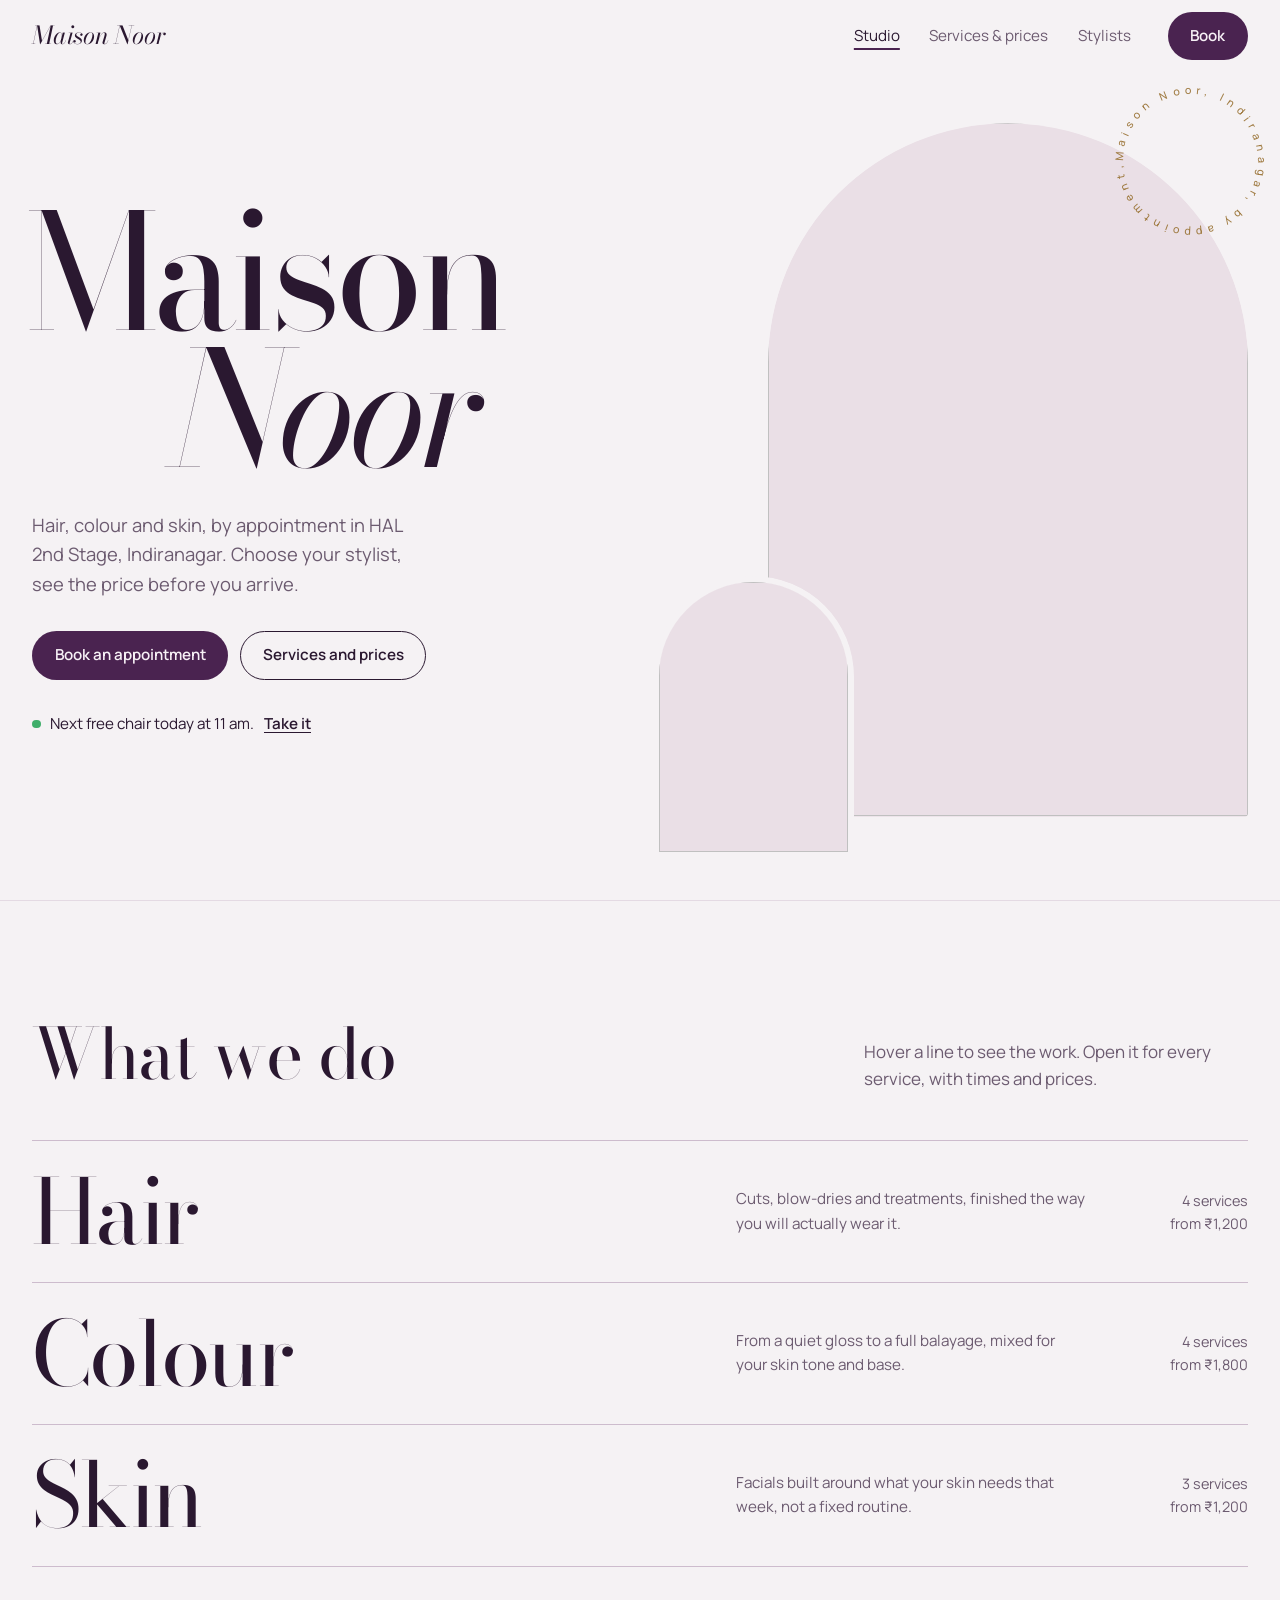
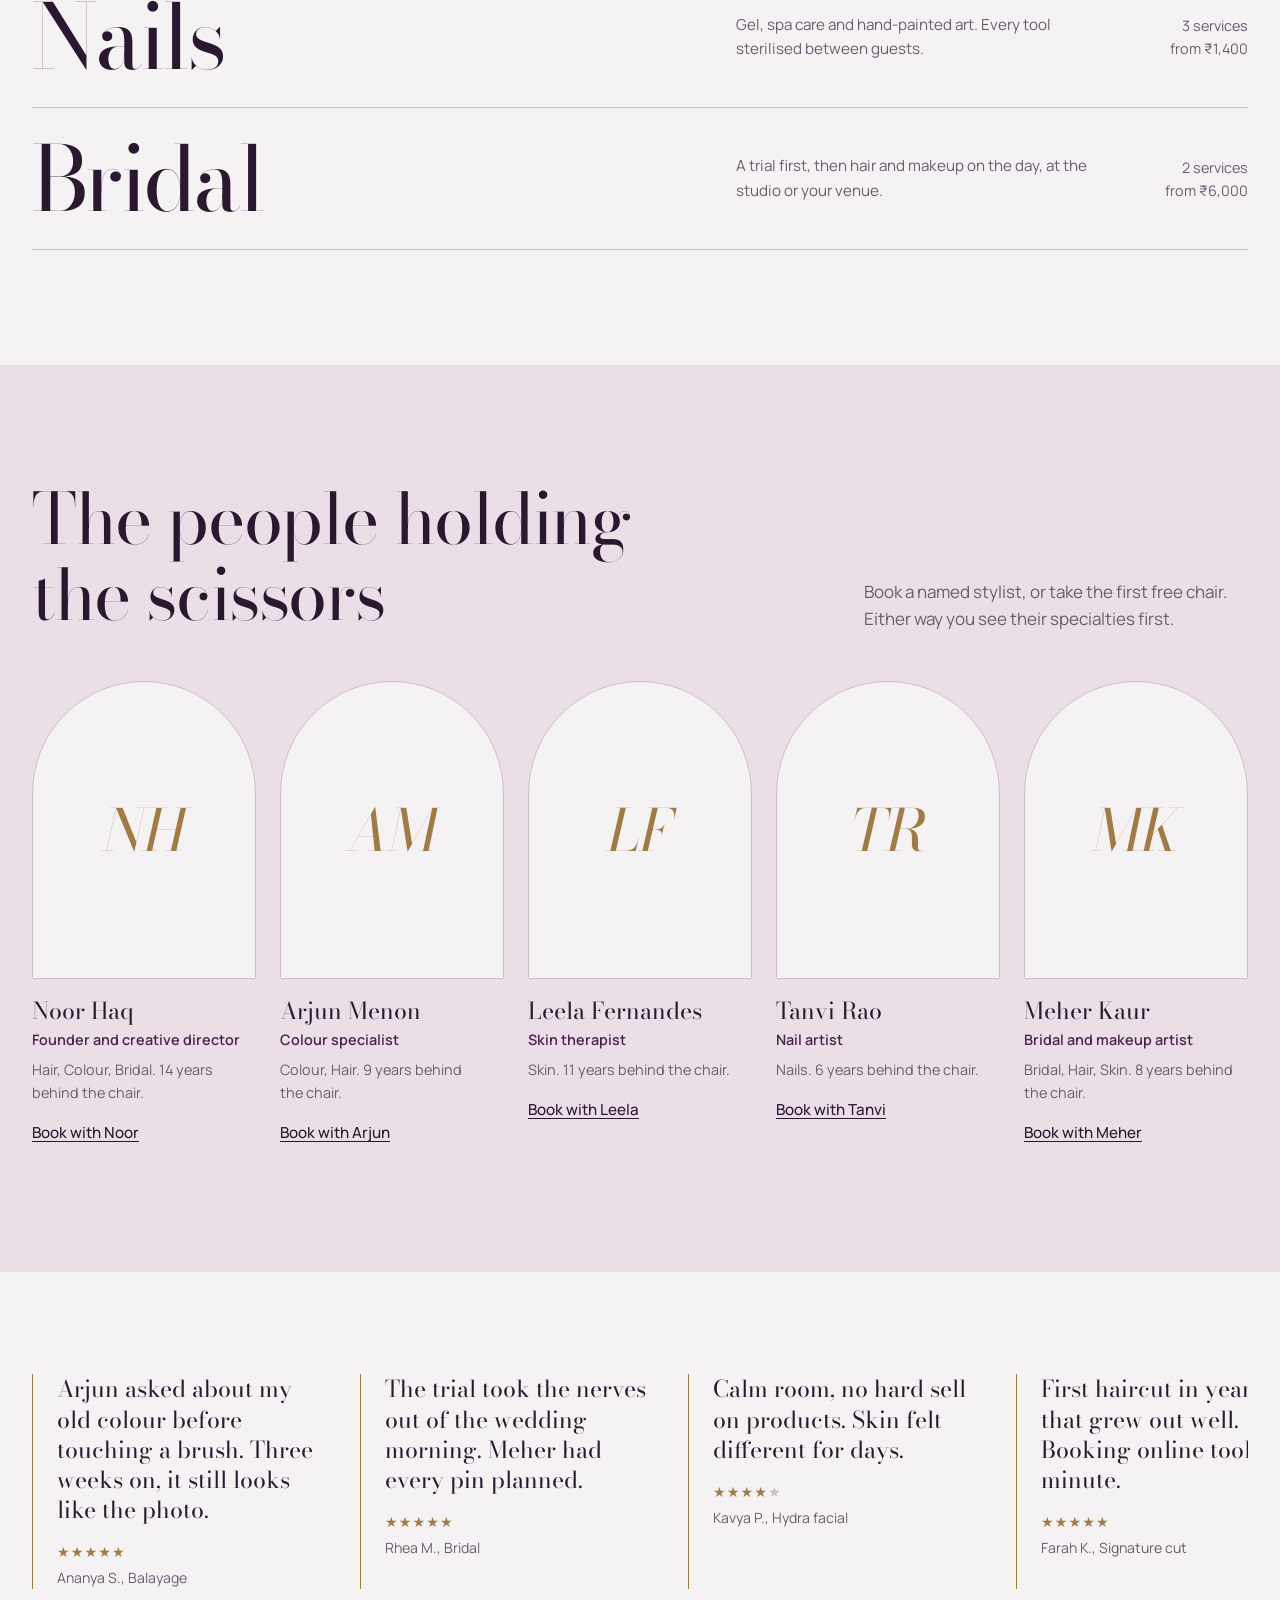
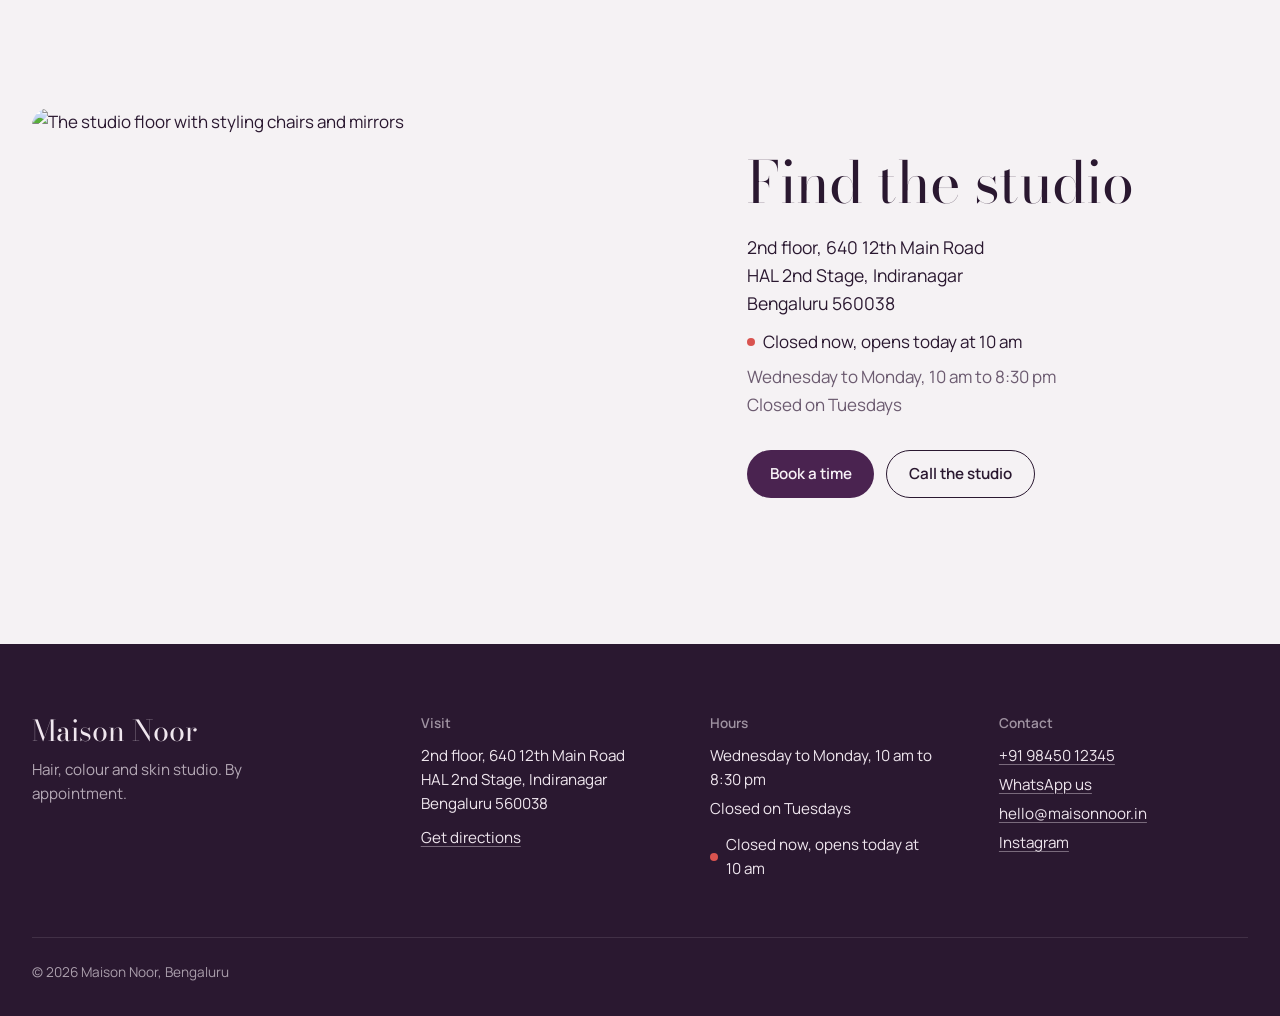
==== index.html @ 52d379fd "Premium multi-page demo site with working bookings Plain HTML/CSS/JS, no build step. Rebrand by edit" ====
<!doctype html>
<html lang="en">
<head>
  <meta charset="utf-8">
  <meta name="viewport" content="width=device-width, initial-scale=1">
  <title>Hair, colour and skin studio</title>
  <meta name="description" content="Hair, colour, skin, nails and bridal by appointment. See services and prices, choose your stylist and book a time online.">
  <meta property="og:type" content="website">
  <meta property="og:image" content="https://images.unsplash.com/photo-1522337360788-8b13dee7a37e?auto=format&fit=crop&w=1200&q=75">
  <meta name="theme-color" content="#f5f2f4">
  <link rel="icon" href="favicon.svg" type="image/svg+xml">
  <link rel="preconnect" href="https://fonts.googleapis.com">
  <link rel="preconnect" href="https://fonts.gstatic.com" crossorigin>
  <link rel="preconnect" href="https://images.unsplash.com">
  <link rel="stylesheet" href="https://fonts.googleapis.com/css2?family=Bodoni+Moda:ital,opsz,wght@0,6..96,400..700;1,6..96,400..700&family=Manrope:wght@400;500;600;700&display=swap">
  <link rel="stylesheet" href="core.css">
  <link rel="stylesheet" href="theme.css">
  <script src="config.js" defer></script>
  <script src="core.js" defer></script>
  <script src="app.js" defer></script>
</head>
<body data-page="home">
<main id="main">

  <section class="hero wrap" aria-labelledby="hero-title">
    <div class="hero-copy">
      <h1 id="hero-title" class="hero-name" data-s="name">Maison Noor</h1>
      <p class="hero-lede">Hair, colour and skin, by appointment in <span data-s="address.lines.1">Indiranagar</span>. Choose your stylist, see the price before you arrive.</p>
      <div class="hero-actions">
        <a class="btn btn-primary" href="book.html">Book an appointment</a>
        <a class="btn btn-ghost" href="services.html">Services and prices</a>
      </div>
      <p class="next-chair" data-next-chair hidden></p>
    </div>
    <div class="hero-art" aria-hidden="true">
      <div class="arch arch-main"><img src="https://images.unsplash.com/photo-1522337360788-8b13dee7a37e?auto=format&fit=crop&w=900&h=1300&q=75" width="900" height="1300" alt="" fetchpriority="high"></div>
      <div class="arch arch-small"><img src="https://images.unsplash.com/photo-1580618672591-eb180b1a973f?auto=format&fit=crop&w=500&h=700&q=75" width="500" height="700" alt=""></div>
      <svg class="hero-ring" viewBox="0 0 200 200"><defs><path id="ring" d="M100 100m-78 0a78 78 0 1 1 156 0a78 78 0 1 1-156 0"/></defs><text><textPath href="#ring" data-ring>hair, colour, skin, nails, bridal, by appointment,</textPath></text></svg>
    </div>
  </section>

  <section class="menu-sec" aria-labelledby="menu-title">
    <div class="wrap">
      <div class="sec-head">
        <h2 id="menu-title">What we do</h2>
        <p>Hover a line to see the work. Open it for every service, with times and prices.</p>
      </div>
      <ul class="cat-list" data-cat-list></ul>
    </div>
    <div class="cat-peek" aria-hidden="true"><img alt=""></div>
  </section>

  <section class="stylists-sec" id="stylists" aria-labelledby="stylists-title">
    <div class="wrap">
      <div class="sec-head">
        <h2 id="stylists-title">The people holding the scissors</h2>
        <p>Book a named stylist, or take the first free chair. Either way you see their specialties first.</p>
      </div>
      <ul class="stylist-grid" data-stylists></ul>
    </div>
  </section>

  <section class="quotes-sec" aria-labelledby="quotes-title">
    <div class="wrap">
      <h2 id="quotes-title" class="sr-only">What guests say</h2>
      <div class="quote-track" data-quotes></div>
    </div>
  </section>

  <section class="visit-sec" aria-labelledby="visit-title">
    <div class="wrap visit-grid">
      <figure class="visit-img"><img src="https://images.unsplash.com/photo-1633681926022-84c23e8cb2d6?auto=format&fit=crop&w=1400&q=75" width="1400" height="934" alt="The studio floor with styling chairs and mirrors" loading="lazy"></figure>
      <div class="visit-copy">
        <h2 id="visit-title">Find the studio</h2>
        <address data-address></address>
        <p class="status" data-open-status></p>
        <ul class="plain visit-hours" data-hours></ul>
        <div class="hero-actions">
          <a class="btn btn-primary" href="book.html">Book a time</a>
          <a class="btn btn-ghost" data-tel href="tel:">Call the studio</a>
        </div>
      </div>
    </div>
  </section>

</main>
</body>
</html>
---- core.css ----
/* Shared base for the demo sites. Each site's theme.css sets the tokens below and its own layouts. */
@view-transition { navigation: auto; }

*, *::before, *::after { box-sizing: border-box; }
html { -webkit-text-size-adjust: 100%; scroll-padding-top: 6rem; }
@media (prefers-reduced-motion: no-preference) { html { scroll-behavior: smooth; } }
body {
  margin: 0; background: var(--bg); color: var(--ink);
  font: 400 1.0625rem/1.6 var(--body); font-optical-sizing: auto;
  -webkit-font-smoothing: antialiased; text-rendering: optimizeLegibility;
}
html, body { overflow-x: clip; }
[hidden] { display: none !important; }
img { display: block; max-width: 100%; height: auto; }
h1, h2, h3, h4 { margin: 0; font-family: var(--display); font-weight: var(--display-weight, 400); line-height: 1.08; text-wrap: balance; }
p { margin: 0; text-wrap: pretty; }
a { color: inherit; text-underline-offset: .2em; text-decoration-thickness: 1px; }
button, input, select, textarea { font: inherit; color: inherit; }
:focus-visible { outline: 2px solid var(--focus, var(--accent)); outline-offset: 3px; border-radius: 4px; }
::selection { background: var(--accent); color: var(--on-accent); }

.wrap { width: min(100% - 2rem, var(--wrap, 76rem)); margin-inline: auto; }
.sr-only { position: absolute; width: 1px; height: 1px; margin: -1px; overflow: hidden; clip: rect(0 0 0 0); white-space: nowrap; border: 0; }
.skip { position: absolute; left: 1rem; top: -4rem; z-index: 100; padding: .7rem 1rem; background: var(--ink); color: var(--bg); border-radius: var(--r); }
.skip:focus { top: 1rem; }
.plain { list-style: none; margin: 0; padding: 0; }
.muted { color: var(--muted); }
.empty { color: var(--muted); padding: 1rem 0; list-style: none; }

/* ---------- buttons ---------- */
.btn {
  display: inline-flex; align-items: center; justify-content: center; gap: .5rem;
  min-height: 2.9rem; padding: .7rem 1.35rem; border-radius: var(--r-btn, 999px);
  border: 1px solid transparent; background: none; font-weight: 600; font-size: .95rem; text-decoration: none; cursor: pointer;
  transition: transform .2s cubic-bezier(.2,.8,.2,1), background-color .2s, color .2s, border-color .2s;
}
.btn:active { transform: scale(.97); }
.btn-primary { background: var(--accent); color: var(--on-accent); }
.btn-primary:hover { background: var(--accent-hover, var(--accent)); }
.btn-ghost { border-color: currentColor; }
.btn-ghost:hover { background: var(--ink); color: var(--bg); border-color: var(--ink); }
.btn-link { padding-inline: .2rem; text-decoration: underline; min-height: 2.4rem; font-weight: 500; background: none; border: 0; }
.btn[disabled] { opacity: .45; cursor: not-allowed; }

/* ---------- header ---------- */
.site-head { position: sticky; top: 0; z-index: 50; background: var(--head-bg, var(--bg)); transition: box-shadow .3s, background-color .3s; view-transition-name: site-head; }
.site-head.scrolled { box-shadow: 0 1px 0 var(--line); }
.head-row { display: flex; align-items: center; gap: 1.5rem; min-height: 4.5rem; }
.brand { text-decoration: none; margin-right: auto; display: inline-flex; align-items: center; }
#site-nav ul { display: flex; gap: .25rem; list-style: none; margin: 0; padding: 0; }
#site-nav a { display: block; padding: .5rem .8rem; text-decoration: none; border-radius: 999px; font-size: .95rem; color: var(--muted); transition: color .2s; }
#site-nav a:hover, #site-nav a[aria-current] { color: var(--ink); }
#site-nav a[aria-current] { text-decoration: underline; text-decoration-color: var(--accent); text-decoration-thickness: 2px; text-underline-offset: .45em; }
.menu-btn { display: none; width: 2.75rem; height: 2.75rem; border: 0; background: none; cursor: pointer; place-items: center; }
.menu-btn i, .menu-btn i::before, .menu-btn i::after { display: block; width: 1.3rem; height: 1.5px; background: currentColor; transition: transform .3s, opacity .2s; }
.menu-btn i { position: relative; }
.menu-btn i::before, .menu-btn i::after { content: ""; position: absolute; left: 0; }
.menu-btn i::before { top: -6px; } .menu-btn i::after { top: 6px; }
.nav-open .menu-btn i { background: transparent; }
.nav-open .menu-btn i::before { transform: translateY(6px) rotate(45deg); }
.nav-open .menu-btn i::after { transform: translateY(-6px) rotate(-45deg); }

@media (max-width: 860px) {
  .head-row { gap: .5rem; min-height: 4rem; }
  .menu-btn { display: grid; order: 3; }
  .head-cta { min-height: 2.5rem; padding: .5rem 1rem; font-size: .88rem; }
  #site-nav { position: fixed; inset: 4rem 0 auto; background: var(--head-bg, var(--bg)); border-bottom: 1px solid var(--line);
    clip-path: inset(0 0 100% 0); visibility: hidden; transition: clip-path .4s cubic-bezier(.7,0,.2,1), visibility 0s .4s; }
  .nav-open #site-nav { clip-path: inset(0 0 0 0); visibility: visible; transition: clip-path .45s cubic-bezier(.7,0,.2,1); }
  #site-nav ul { flex-direction: column; padding: .75rem 1rem 1.5rem; }
  #site-nav a { font-size: 1.6rem; font-family: var(--display); padding: .6rem .25rem; color: var(--ink); }
}

/* ---------- footer ---------- */
.site-foot { margin-top: 0; padding: 4.5rem 0 2rem; background: var(--foot-bg, var(--ink)); color: var(--foot-ink, var(--bg)); font-size: .95rem; }
.foot-grid { display: grid; gap: 2.5rem; grid-template-columns: 1.4fr repeat(3, 1fr); }
.site-foot h2 { font-family: var(--body); font-size: .85rem; font-weight: 600; opacity: .6; margin-bottom: .8rem; }
.site-foot address { font-style: normal; margin-bottom: .6rem; }
.site-foot a { text-decoration-color: color-mix(in srgb, currentColor 40%, transparent); }
.site-foot .plain li + li { margin-top: .3rem; }
.foot-name { font-family: var(--display); font-size: 1.8rem; line-height: 1.1; margin-bottom: .6rem; }
.foot-brand p:last-child { opacity: .7; max-width: 26ch; }
.status { margin-top: .7rem; display: flex; align-items: center; gap: .5rem; }
.status::before { content: ""; width: .5rem; height: .5rem; border-radius: 50%; background: #d9534f; }
.status[data-open="true"]::before { background: #3fae6a; box-shadow: 0 0 0 4px color-mix(in srgb, #3fae6a 25%, transparent); }
.foot-base { margin-top: 3.5rem; padding-top: 1.5rem; border-top: 1px solid color-mix(in srgb, currentColor 18%, transparent); opacity: .65; font-size: .85rem; }
@media (max-width: 860px) { .foot-grid { grid-template-columns: 1fr 1fr; } .foot-brand { grid-column: 1 / -1; } }
@media (max-width: 480px) { .foot-grid { grid-template-columns: 1fr; } }

/* ---------- forms ---------- */
.field { display: grid; gap: .4rem; }
.field > span { font-size: .9rem; font-weight: 600; }
.field small { color: var(--muted); font-size: .82rem; }
.input, .field input:not([type=radio]):not([type=checkbox]), .field select, .field textarea {
  width: 100%; min-height: 3rem; padding: .7rem .95rem; background: var(--surface);
  border: 1px solid var(--line-strong, var(--line)); border-radius: var(--r-input, 10px); transition: border-color .2s, box-shadow .2s;
}
.field textarea { min-height: 7rem; resize: vertical; }
.field input:focus, .field select:focus, .field textarea:focus { outline: none; border-color: var(--accent); box-shadow: 0 0 0 3px color-mix(in srgb, var(--accent) 22%, transparent); }
.field input:user-invalid, .field textarea:user-invalid { border-color: #c0392b; }
.grid-2 { display: grid; gap: 1rem; grid-template-columns: 1fr 1fr; }
@media (max-width: 560px) { .grid-2 { grid-template-columns: 1fr; } }
.step-error { color: #b3261e; font-weight: 600; font-size: .92rem; min-height: 1.4em; margin-top: .75rem; }

/* radio chips used by the pickers */
.day input, .time input, .chip input, .opt input { position: absolute; opacity: 0; pointer-events: none; }
.days { display: flex; gap: .5rem; overflow-x: auto; padding: .25rem .1rem 1rem; scroll-snap-type: x mandatory; scrollbar-width: thin; }
.day {
  flex: 0 0 4.6rem; scroll-snap-align: start; display: grid; justify-items: center; gap: .1rem; position: relative;
  padding: .75rem .25rem; border: 1px solid var(--line-strong, var(--line)); border-radius: var(--r-chip, 14px); background: var(--surface);
  cursor: pointer; transition: background-color .2s, color .2s, border-color .2s, transform .2s;
}
.day span { font-size: .78rem; color: var(--muted); }
.day b { font-family: var(--display); font-size: 1.55rem; font-weight: 500; line-height: 1.1; }
.day small { font-size: .74rem; color: var(--muted); }
.day:hover { border-color: var(--ink); }
.day:has(:checked) { background: var(--ink); color: var(--bg); border-color: var(--ink); transform: translateY(-2px); }
.day:has(:checked) span, .day:has(:checked) small { color: inherit; opacity: .75; }
.day.is-closed { opacity: .4; cursor: not-allowed; background: transparent; }
.day:has(:focus-visible), .time:has(:focus-visible), .chip:has(:focus-visible), .opt:has(:focus-visible) { outline: 2px solid var(--accent); outline-offset: 2px; }

.times-group + .times-group { margin-top: 1.25rem; }
.times-label { font-size: .85rem; color: var(--muted); margin-bottom: .5rem; }
.times { display: grid; grid-template-columns: repeat(auto-fill, minmax(5.6rem, 1fr)); gap: .5rem; }
.time { position: relative; display: grid; place-items: center; min-height: 2.9rem; border: 1px solid var(--line-strong, var(--line));
  border-radius: var(--r-chip, 12px); background: var(--surface); cursor: pointer; font-size: .92rem; font-variant-numeric: tabular-nums; transition: background-color .15s, color .15s, border-color .15s; }
.time:hover { border-color: var(--ink); }
.time:has(:checked) { background: var(--accent); color: var(--on-accent); border-color: var(--accent); }
.time.is-taken { cursor: not-allowed; color: var(--muted); background: transparent; text-decoration: line-through; opacity: .55; }

/* ---------- wizard ---------- */
.steps-nav { display: flex; gap: .4rem; list-style: none; margin: 0 0 2rem; padding: 0; counter-reset: s; }
.steps-nav li { counter-increment: s; flex: 1; font-size: .82rem; color: var(--muted); padding-top: .7rem; border-top: 2px solid var(--line); transition: border-color .4s, color .4s; }
.steps-nav li::before { content: counter(s) "  "; font-variant-numeric: tabular-nums; }
.steps-nav li[aria-current] { color: var(--ink); border-color: var(--ink); font-weight: 600; }
.steps-nav li[data-done] { border-color: var(--accent); color: var(--ink); cursor: pointer; }
@media (max-width: 560px) { .steps-nav li { font-size: 0; } .steps-nav li::before { font-size: .8rem; } }
.step { border: 0; margin: 0; padding: 0; min-width: 0; view-transition-name: step; }
.step-title { font-family: var(--display); font-weight: var(--display-weight, 400); line-height: 1.1; font-size: clamp(1.6rem, 3vw, 2.2rem); margin-bottom: .5rem; outline: none; padding: 0; }
.step-lede { color: var(--muted); margin-bottom: 1.75rem; }
.step-actions { display: flex; gap: .75rem; align-items: center; margin-top: 2rem; flex-wrap: wrap; }
.step-actions .btn-primary { min-width: 10rem; }
::view-transition-old(step) { animation: .22s ease-in both step-out; }
::view-transition-new(step) { animation: .35s cubic-bezier(.2,.8,.2,1) both step-in; }
@keyframes step-out { to { opacity: 0; transform: translateX(-1.5rem); } }
@keyframes step-in { from { opacity: 0; transform: translateX(1.5rem); } }

/* ---------- confirmation ticket ---------- */
.ticket { background: var(--surface); border: 1px solid var(--line); border-radius: var(--r-lg); overflow: hidden; animation: ticket-in .6s cubic-bezier(.2,.8,.2,1) both; }
.ticket-top { padding: 2rem 2rem 1.5rem; text-align: center; border-bottom: 2px dashed var(--line); }
.ticket-top p { color: var(--muted); max-width: 40ch; margin: .5rem auto 0; }
.tick { width: 3.4rem; height: 3.4rem; margin: 0 auto 1rem; fill: none; stroke: var(--accent); stroke-width: 2.5; stroke-linecap: round; stroke-linejoin: round; }
.tick circle { stroke-dasharray: 151; stroke-dashoffset: 151; animation: draw .7s .1s ease-out forwards; }
.tick path { stroke-dasharray: 40; stroke-dashoffset: 40; animation: draw .4s .65s ease-out forwards; }
@keyframes draw { to { stroke-dashoffset: 0; } }
@keyframes ticket-in { from { opacity: 0; transform: translateY(1rem) scale(.98); } }
.ticket-rows { margin: 0; padding: 1.25rem 2rem; display: grid; gap: .1rem; }
.ticket-rows div { display: flex; justify-content: space-between; gap: 1rem; padding: .55rem 0; border-bottom: 1px solid var(--line); }
.ticket-rows div:last-child { border: 0; }
.ticket-rows dt { color: var(--muted); }
.ticket-rows dd { margin: 0; font-weight: 600; text-align: right; }
.ticket-rows .ref { font-family: var(--display); font-size: 1.25rem; letter-spacing: .04em; color: var(--accent-text, var(--accent)); }
.ticket-actions { display: flex; flex-wrap: wrap; gap: .6rem; padding: 0 2rem 2rem; justify-content: center; }
@media (max-width: 480px) { .ticket-top, .ticket-rows, .ticket-actions { padding-inline: 1.1rem; } }

/* ---------- reviews ---------- */
.stars { color: var(--star, #c8952e); letter-spacing: .08em; white-space: nowrap; }
.stars i { font-style: normal; color: var(--line-strong, var(--line)); }
.avg { display: grid; gap: .2rem; margin-bottom: 1.5rem; }
.avg b { font-family: var(--display); font-size: 4.5rem; line-height: 1; font-weight: 400; }
.avg .stars { font-size: 1.25rem; }
.avg > span:last-child { color: var(--muted); font-size: .9rem; }
.bars { display: grid; gap: .25rem; }
.bar { display: grid; grid-template-columns: 2.5rem 1fr 2rem; align-items: center; gap: .6rem; padding: .35rem .4rem; border: 0; background: none; border-radius: 8px; cursor: pointer; font-size: .88rem; text-align: left; }
.bar:hover, .bar[aria-pressed=true] { background: color-mix(in srgb, var(--ink) 7%, transparent); }
.bar i { height: .45rem; border-radius: 9px; background: var(--line); position: relative; overflow: hidden; }
.bar i::after { content: ""; position: absolute; inset: 0; width: var(--w); background: var(--star, #c8952e); border-radius: inherit; transform-origin: left; animation: grow .9s cubic-bezier(.2,.8,.2,1) both; }
@keyframes grow { from { transform: scaleX(0); } }
.bar span:last-child { color: var(--muted); text-align: right; }
.review-list { list-style: none; margin: 0; padding: 0; display: grid; gap: 1rem; }
.review { padding: 1.5rem; background: var(--surface); border: 1px solid var(--line); border-radius: var(--r-lg); }
.review.is-new { animation: ticket-in .6s cubic-bezier(.2,.8,.2,1) both; border-color: var(--accent); }
.review-head { display: flex; align-items: center; gap: .8rem; margin-bottom: .8rem; }
.review-head .stars { margin-left: auto; }
.avatar { width: 2.5rem; height: 2.5rem; flex: none; border-radius: 50%; display: grid; place-items: center; background: var(--accent); color: var(--on-accent); font-weight: 600; text-transform: uppercase; }
.review-name { font-weight: 600; }
.review-meta { font-size: .82rem; color: var(--muted); }
.star-input { display: inline-flex; flex-direction: row-reverse; justify-content: flex-end; gap: .15rem; border: 0; padding: 0; margin: 0; }
.star-input input { position: absolute; opacity: 0; }
.star-input label { font-size: 2rem; line-height: 1; cursor: pointer; color: var(--line-strong, var(--line)); transition: color .15s, transform .15s; }
.star-input label:hover, .star-input label:hover ~ label, .star-input input:checked ~ label { color: var(--star, #c8952e); }
.star-input input:checked + label { transform: scale(1.15); }
.star-input input:focus-visible + label { outline: 2px solid var(--accent); outline-offset: 2px; border-radius: 4px; }

/* ---------- lightbox ---------- */
.lightbox { padding: 0; border: 0; background: transparent; max-width: 100vw; max-height: 100vh; width: 100vw; height: 100vh; }
.lightbox::backdrop { background: rgb(10 10 10 / .92); backdrop-filter: blur(6px); }
.lightbox figure { margin: 0; height: 100%; display: grid; place-items: center; align-content: center; gap: .8rem; padding: 3.5rem 4.5rem; }
.lightbox img { max-height: calc(100vh - 8rem); max-width: 100%; object-fit: contain; border-radius: 6px; view-transition-name: lb-img; }
.lightbox figcaption { color: #eee; font-size: .9rem; white-space: pre; }
.lb-btn { position: fixed; width: 3rem; height: 3rem; border-radius: 50%; border: 1px solid rgb(255 255 255 / .3); background: rgb(0 0 0 / .3); color: #fff; font-size: 1.6rem; line-height: 1; cursor: pointer; }
.lb-btn:hover { background: #fff; color: #111; }
.lb-prev { left: 1rem; top: 50%; translate: 0 -50%; } .lb-next { right: 1rem; top: 50%; translate: 0 -50%; }
.lb-close { top: 1rem; right: 1rem; }
@media (max-width: 560px) { .lightbox figure { padding: 3.5rem .75rem 5rem; } .lb-prev, .lb-next { top: auto; bottom: 1rem; translate: none; } .lb-prev { left: calc(50% - 3.5rem); } .lb-next { right: calc(50% - 3.5rem); } }

.embed .site-head, .embed .site-foot, .embed .skip { display: none; }

/* ---------- toast ---------- */
#toast { position: fixed; left: 50%; bottom: 1.5rem; z-index: 90; translate: -50% 150%; padding: .85rem 1.3rem; border-radius: 999px; background: var(--ink); color: var(--bg); font-weight: 500; box-shadow: 0 10px 30px rgb(0 0 0 / .2); transition: translate .45s cubic-bezier(.2,.8,.2,1); max-width: calc(100vw - 2rem); }
#toast.show { translate: -50% 0; }

/* ---------- opt-in reveal ---------- */
[data-reveal].pre { opacity: 0; transform: translateY(1.5rem); transition: opacity .9s cubic-bezier(.2,.8,.2,1), transform .9s cubic-bezier(.2,.8,.2,1); transition-delay: calc(var(--i, 0) * 90ms); }
[data-reveal].pre.in { opacity: 1; transform: none; }

@media (prefers-reduced-motion: reduce) {
  *, *::before, *::after { animation-duration: .01ms !important; animation-iteration-count: 1 !important; transition-duration: .01ms !important; }
  ::view-transition-group(*), ::view-transition-old(*), ::view-transition-new(*) { animation: none !important; }
}
---- theme.css ----
/* Maison Noor: cool porcelain, aubergine ink, brushed brass. The arch (a salon mirror) is the one motif. */
:root {
  --bg: #f5f2f4; --surface: #fffdfe; --ink: #2a1830; --muted: #6c5b70;
  --line: #e4dae3; --line-strong: #cdbccd;
  --accent: #4a2350; --accent-hover: #2a1830; --on-accent: #f7f1f6;
  --brass: #a07c43; --star: #a07c43; --blush: #eadfe6;
  --display: "Bodoni Moda", "Didot", serif; --body: "Manrope", system-ui, sans-serif;
  --r: 6px; --r-lg: 18px; --r-chip: 14px; --r-input: 10px;
  --head-bg: color-mix(in srgb, #f5f2f4 88%, transparent);
  --foot-bg: #2a1830; --foot-ink: #efe6ee;
}
.site-head { backdrop-filter: blur(14px); }
.brand { font-family: var(--display); font-size: 1.55rem; letter-spacing: -.01em; font-style: italic; }

.arch { border-radius: 999px 999px 14px 14px; overflow: hidden; background: var(--blush); }
.arch img { width: 100%; height: 100%; object-fit: cover; }

/* ---------- hero ---------- */
.hero { display: grid; grid-template-columns: minmax(0, 1.15fr) minmax(0, .85fr); gap: clamp(2rem, 5vw, 5rem); align-items: center; min-height: calc(100svh - 4.5rem); padding-block: 2rem 4rem; }
.hero-name { font-size: clamp(4.2rem, 12.5vw, 12rem); line-height: .86; letter-spacing: -.035em; font-weight: 400; margin-left: -.04em; }
.hero-name .word { display: inline-block; white-space: nowrap; }
.hero-name .word + .word { display: block; padding-left: .9em; font-style: italic; }
.hero-name .ch { display: inline-block; animation: rise 1.1s cubic-bezier(.2,.8,.2,1) both; animation-delay: calc(.25s + var(--i) * 55ms); }
@keyframes rise { from { transform: translateY(.6em) rotate(4deg); opacity: 0; filter: blur(6px); } }
.hero-lede { max-width: 34ch; font-size: 1.15rem; color: var(--muted); margin-top: 2rem; animation: fade .9s 1s both; }
.hero-actions { display: flex; flex-wrap: wrap; gap: .75rem; margin-top: 2rem; }
.hero-copy .hero-actions { animation: fade .9s 1.15s both; }
@keyframes fade { from { opacity: 0; transform: translateY(.75rem); } }
.next-chair { margin-top: 2rem; display: flex; align-items: center; gap: .6rem; font-size: .95rem; animation: fade .9s 1.3s both; }
.next-chair a { font-weight: 600; }
.pulse { width: .55rem; height: .55rem; border-radius: 50%; background: #3fae6a; box-shadow: 0 0 0 0 rgb(63 174 106 / .5); animation: pulse 2s infinite; }
@keyframes pulse { 70% { box-shadow: 0 0 0 .6rem rgb(63 174 106 / 0); } 100% { box-shadow: 0 0 0 0 rgb(63 174 106 / 0); } }

.hero-art { position: relative; justify-self: end; width: min(100%, 30rem); }
.arch-main { aspect-ratio: 9 / 13; animation: arch-in 1.5s .1s cubic-bezier(.7,0,.2,1) both; }
.arch-main img { animation: settle 2.2s .1s cubic-bezier(.2,.8,.2,1) both; }
.arch-small { position: absolute; width: 42%; aspect-ratio: 5 / 7; left: -24%; bottom: -6%; border: 6px solid var(--bg); animation: arch-in 1.3s .55s cubic-bezier(.7,0,.2,1) both; }
@keyframes arch-in { from { clip-path: inset(100% 0 0 0 round 999px 999px 14px 14px); } to { clip-path: inset(0 0 0 0 round 999px 999px 14px 14px); } }
@keyframes settle { from { transform: scale(1.18); } }
.hero-ring { position: absolute; width: 36%; right: -6%; top: -7%; fill: var(--brass); font: 500 12.5px var(--body); letter-spacing: .12em; animation: spin 40s linear infinite, fade 1s 1.4s both; }
@keyframes spin { to { rotate: 360deg; } }

@media (max-width: 860px) {
  .hero { grid-template-columns: 1fr; min-height: 0; padding-top: 1.5rem; }
  .hero-art { order: -1; justify-self: center; width: min(62%, 18rem); margin-bottom: .5rem; }
  .arch-small { left: -18%; }
  .hero-name { font-size: clamp(3.6rem, 19vw, 7rem); }
}

/* ---------- section heads ---------- */
.sec-head { display: grid; grid-template-columns: minmax(0, 1fr) minmax(0, 24rem); gap: 2rem; align-items: end; margin-bottom: 3rem; }
.sec-head h2 { font-size: clamp(2.4rem, 5.5vw, 4.4rem); letter-spacing: -.02em; }
.sec-head p { color: var(--muted); }
@media (max-width: 760px) { .sec-head { grid-template-columns: 1fr; gap: 1rem; } }

/* ---------- category list with trailing photo ---------- */
.menu-sec { padding-block: clamp(4rem, 9vw, 8rem); border-top: 1px solid var(--line); }
.cat-list { list-style: none; margin: 0; padding: 0; border-top: 1px solid var(--line-strong); }
.cat-row { display: grid; grid-template-columns: minmax(0, 1fr) minmax(0, 22rem) 8rem; gap: 2rem; align-items: center; padding: 1.6rem 0; border-bottom: 1px solid var(--line-strong); text-decoration: none; position: relative; }
.cat-name { font-family: var(--display); font-size: clamp(2.6rem, 7vw, 6rem); line-height: 1; letter-spacing: -.03em; transition: transform .6s cubic-bezier(.2,.8,.2,1), font-style .2s; }
.cat-blurb { color: var(--muted); font-size: .95rem; }
.cat-meta { text-align: right; font-size: .9rem; color: var(--muted); }
.cat-thumb { display: none; }
.cat-row:hover .cat-name, .cat-row:focus-visible .cat-name { transform: translateX(1.25rem); font-style: italic; }
.cat-peek { position: fixed; left: 0; top: 0; z-index: 5; width: 15rem; aspect-ratio: 13 / 17; pointer-events: none; border-radius: 999px 999px 12px 12px; overflow: hidden; opacity: 0; scale: .6; transition: opacity .3s, scale .45s cubic-bezier(.2,.8,.2,1); }
.cat-peek.on { opacity: 1; scale: 1; }
.cat-peek img { width: 100%; height: 100%; object-fit: cover; }
@media (max-width: 760px) {
  .cat-row { grid-template-columns: 4.5rem minmax(0, 1fr); gap: .3rem 1rem; padding: 1.2rem 0; }
  .cat-thumb { display: block; grid-row: span 3; width: 4.5rem; height: 5.6rem; object-fit: cover; border-radius: 999px 999px 8px 8px; }
  .cat-name { font-size: 2.4rem; } .cat-meta { text-align: left; } .cat-meta br { display: none; }
}

/* ---------- stylists ---------- */
.stylists-sec { padding-block: clamp(4rem, 9vw, 8rem); background: var(--blush); }
.stylist-grid { list-style: none; margin: 0; padding: 0; display: grid; grid-template-columns: repeat(5, minmax(0, 1fr)); gap: 1.5rem; }
.arch-mono { aspect-ratio: 3 / 4; display: grid; place-items: center; background: var(--bg); border: 1px solid var(--line-strong); margin-bottom: 1.2rem; transition: background-color .4s, color .4s; }
.arch-mono span { font-family: var(--display); font-style: italic; font-size: clamp(2.5rem, 4.5vw, 4rem); color: var(--brass); }
.stylist:hover .arch-mono { background: var(--accent); }
.stylist:hover .arch-mono span { color: var(--on-accent); }
.stylist h3 { font-size: 1.45rem; }
.stylist .role { color: var(--accent); font-weight: 600; font-size: .9rem; margin-top: .3rem; }
.stylist .does { color: var(--muted); font-size: .9rem; margin-top: .4rem; }
.stylist .btn-link { margin-top: .4rem; padding-left: 0; }
@media (max-width: 1000px) { .stylist-grid { grid-template-columns: repeat(3, minmax(0, 1fr)); } }
@media (max-width: 600px) { .stylist-grid { grid-template-columns: repeat(2, minmax(0, 1fr)); gap: 1.5rem 1rem; } }

/* ---------- quotes ---------- */
.quotes-sec { padding-block: clamp(4rem, 8vw, 7rem); }
.quote-track { display: grid; grid-auto-flow: column; grid-auto-columns: minmax(18rem, 1fr); gap: 2.5rem; overflow-x: auto; scroll-snap-type: x mandatory; padding-bottom: 1rem; }
.quote { margin: 0; scroll-snap-align: start; border-left: 1px solid var(--brass); padding-left: 1.5rem; }
.quote blockquote { margin: 0; font-family: var(--display); font-size: 1.45rem; line-height: 1.3; }
.quote figcaption { margin-top: 1rem; display: grid; gap: .2rem; font-size: .88rem; color: var(--muted); }

/* ---------- visit ---------- */
.visit-sec { padding-bottom: clamp(4rem, 8vw, 7rem); }
.visit-grid { display: grid; grid-template-columns: minmax(0, 1.3fr) minmax(0, 1fr); gap: clamp(2rem, 5vw, 4.5rem); align-items: center; }
.visit-img { margin: 0; border-radius: var(--r-lg); overflow: hidden; aspect-ratio: 3 / 2; }
.visit-img img { width: 100%; height: 100%; object-fit: cover; }
.visit-copy h2 { font-size: clamp(2.2rem, 4.5vw, 3.6rem); margin-bottom: 1.2rem; }
.visit-copy address { font-style: normal; font-size: 1.1rem; }
.visit-hours { color: var(--muted); margin-top: .5rem; }
@media (max-width: 760px) { .visit-grid { grid-template-columns: 1fr; } }

/* ---------- inner pages ---------- */
.page-head { padding-block: clamp(2.5rem, 6vw, 5rem) 2rem; }
.page-head h1 { font-size: clamp(3rem, 8vw, 6.5rem); letter-spacing: -.03em; animation: fade .8s both; }
.page-head p { max-width: 52ch; color: var(--muted); margin-top: 1rem; font-size: 1.1rem; }
.page-head-tight { padding-block: 2.5rem 1.5rem; }
.page-head-tight h1 { font-size: clamp(2.4rem, 5vw, 4rem); }

.cat-tabs { position: sticky; top: 4.5rem; z-index: 20; background: var(--head-bg); backdrop-filter: blur(14px); border-block: 1px solid var(--line); }
.cat-tabs .wrap { display: flex; gap: .25rem; overflow-x: auto; scrollbar-width: none; padding-block: .6rem; }
.cat-tabs a { flex: none; padding: .45rem 1.1rem; border-radius: 999px; text-decoration: none; color: var(--muted); font-weight: 500; transition: background-color .25s, color .25s; }
.cat-tabs a[aria-current] { background: var(--ink); color: var(--bg); }
@media (max-width: 860px) { .cat-tabs { top: 4rem; } }

.svc-sec { display: grid; grid-template-columns: minmax(0, 18rem) minmax(0, 1fr); gap: clamp(2rem, 5vw, 5rem); padding-block: clamp(3rem, 6vw, 5rem); border-bottom: 1px solid var(--line); scroll-margin-top: 8rem; }
.svc-side .arch { position: sticky; top: 9rem; aspect-ratio: 16 / 21; }
.svc-body h2 { font-size: clamp(2.6rem, 5vw, 4rem); }
.svc-blurb { color: var(--muted); margin: .6rem 0 1.5rem; max-width: 46ch; }
.svc { display: grid; grid-template-columns: 1.6rem minmax(0, 1fr) auto 6rem; gap: 1rem; align-items: baseline; padding: 1.1rem .5rem; border-top: 1px solid var(--line); cursor: pointer; border-radius: 10px; transition: background-color .2s; position: relative; }
.svc:hover { background: var(--surface); }
.svc input { position: absolute; opacity: 0; }
.svc-check { width: 1.35rem; height: 1.35rem; border: 1px solid var(--line-strong); border-radius: 50%; display: grid; place-items: center; align-self: center; transition: background-color .2s, border-color .2s; }
.svc-check::after { content: "+"; color: var(--muted); font-size: 1rem; line-height: 1; transition: rotate .3s; }
.svc:has(:checked) { background: var(--surface); }
.svc:has(:checked) .svc-check { background: var(--accent); border-color: var(--accent); }
.svc:has(:checked) .svc-check::after { content: "✓"; color: var(--on-accent); font-size: .8rem; }
.svc:has(:focus-visible) { outline: 2px solid var(--accent); }
.svc-text { display: grid; gap: .2rem; }
.svc-name { font-family: var(--display); font-size: 1.35rem; line-height: 1.2; }
.svc-desc { color: var(--muted); font-size: .92rem; }
.svc-dur { color: var(--muted); font-size: .9rem; white-space: nowrap; }
.svc-price { text-align: right; font-weight: 600; font-variant-numeric: tabular-nums; }
@media (max-width: 760px) {
  .svc-sec { grid-template-columns: 1fr; }
  .svc-side { display: none; }
  .svc { grid-template-columns: 1.6rem minmax(0, 1fr) auto; }
  .svc-dur { grid-column: 2; grid-row: 2; }
  .svc-price { grid-column: 3; grid-row: 1; }
}
.pick-bar { position: sticky; bottom: 0; z-index: 30; background: var(--ink); color: var(--bg); padding-block: .8rem; animation: up .4s cubic-bezier(.2,.8,.2,1); }
@keyframes up { from { transform: translateY(100%); } }
.pick-row { display: flex; align-items: center; justify-content: space-between; gap: 1rem; }
.pick-bar .btn-primary { background: var(--bg); color: var(--ink); }

/* ---------- booking ---------- */
.book-layout { display: grid; grid-template-columns: minmax(0, 1fr) minmax(0, 22rem); gap: clamp(2rem, 5vw, 5rem); align-items: start; padding-bottom: 5rem; }
.svc-group + .svc-group { margin-top: 1.5rem; }
.svc-group-name { font-family: var(--display); font-style: italic; font-size: 1.3rem; margin-bottom: .5rem; color: var(--accent); }
.opt { display: grid; grid-template-columns: 1.4rem minmax(0, 1fr) auto 5.5rem; align-items: center; gap: .9rem; padding: .85rem 1rem; border: 1px solid var(--line); border-radius: 12px; background: var(--surface); cursor: pointer; position: relative; transition: border-color .2s, background-color .2s; }
.opt + .opt { margin-top: .4rem; }
.opt:hover { border-color: var(--ink); }
.opt-box { width: 1.25rem; height: 1.25rem; border: 1px solid var(--line-strong); border-radius: 5px; display: grid; place-items: center; }
.opt:has(:checked) { border-color: var(--accent); background: color-mix(in srgb, var(--accent) 6%, var(--surface)); }
.opt:has(:checked) .opt-box { background: var(--accent); border-color: var(--accent); }
.opt:has(:checked) .opt-box::after { content: "✓"; color: var(--on-accent); font-size: .75rem; }
.opt-name { font-weight: 600; }
.opt-meta { color: var(--muted); font-size: .88rem; }
.opt-price { text-align: right; font-variant-numeric: tabular-nums; }
@media (max-width: 560px) { .opt { grid-template-columns: 1.4rem minmax(0, 1fr) auto; } .opt-meta { grid-column: 2; } .opt-price { grid-row: 1; grid-column: 3; } }

.stylist-opts { display: grid; grid-template-columns: repeat(2, minmax(0, 1fr)); gap: .6rem; }
.opt-person { grid-template-columns: 3rem minmax(0, 1fr); gap: .1rem 1rem; padding: 1rem; }
.opt-person + .opt-person { margin-top: 0; }
.opt-person .mono { grid-row: span 2; width: 3rem; height: 3.6rem; border-radius: 999px 999px 6px 6px; background: var(--blush); display: grid; place-items: center; font-family: var(--display); font-style: italic; font-size: 1.2rem; color: var(--brass); transition: background-color .25s, color .25s; }
.opt-person:has(:checked) .mono { background: var(--accent); color: var(--on-accent); }
.opt-person.is-off { opacity: .5; cursor: not-allowed; }
.opt-person.is-off:hover { border-color: var(--line); }
@media (max-width: 560px) { .stylist-opts { grid-template-columns: 1fr; } }

.summary { position: sticky; top: 6.5rem; margin-top: 2.5rem; padding: 1.75rem; background: var(--surface); border: 1px solid var(--line); border-radius: var(--r-lg); }
.summary::before { content: ""; display: block; height: 4.5rem; margin: -1.75rem -1.75rem 1.5rem; border-radius: var(--r-lg) var(--r-lg) 0 0; background: url("https://images.unsplash.com/photo-1560066984-138dadb4c035?auto=format&fit=crop&w=700&h=200&q=70") center / cover; }
.summary h2 { font-size: 1.6rem; margin-bottom: 1rem; }
.sum-list li { display: flex; justify-content: space-between; gap: 1rem; padding: .45rem 0; font-size: .93rem; }
.sum-meta { margin: 1rem 0 0; padding-top: 1rem; border-top: 1px solid var(--line); display: grid; gap: .5rem; font-size: .9rem; }
.sum-meta div { display: flex; justify-content: space-between; gap: 1rem; }
.sum-meta dt { color: var(--muted); } .sum-meta dd { margin: 0; text-align: right; font-weight: 500; }
.sum-total { display: flex; justify-content: space-between; align-items: baseline; margin-top: 1.25rem; padding-top: 1rem; border-top: 1px solid var(--ink); }
.sum-total b { font-family: var(--display); font-size: 2rem; font-weight: 500; display: inline-block; }
.sum-note { font-size: .82rem; color: var(--muted); margin-top: .75rem; }
@media (max-width: 900px) {
  .book-layout { grid-template-columns: 1fr; }
  .summary { position: sticky; bottom: 0; top: auto; order: 2; margin: 0 -1rem; padding: .9rem 1rem; border-radius: 16px 16px 0 0; box-shadow: 0 -8px 30px rgb(42 24 48 / .12); display: flex; justify-content: space-between; align-items: center; }
  .summary::before, .summary h2, .sum-list, .sum-note, .sum-meta div:not(:last-child) { display: none; }
  .sum-meta { margin: 0; padding: 0; border: 0; }
  .sum-total { margin: 0; padding: 0; border: 0; gap: .75rem; }
  .sum-total b { font-size: 1.5rem; }
}
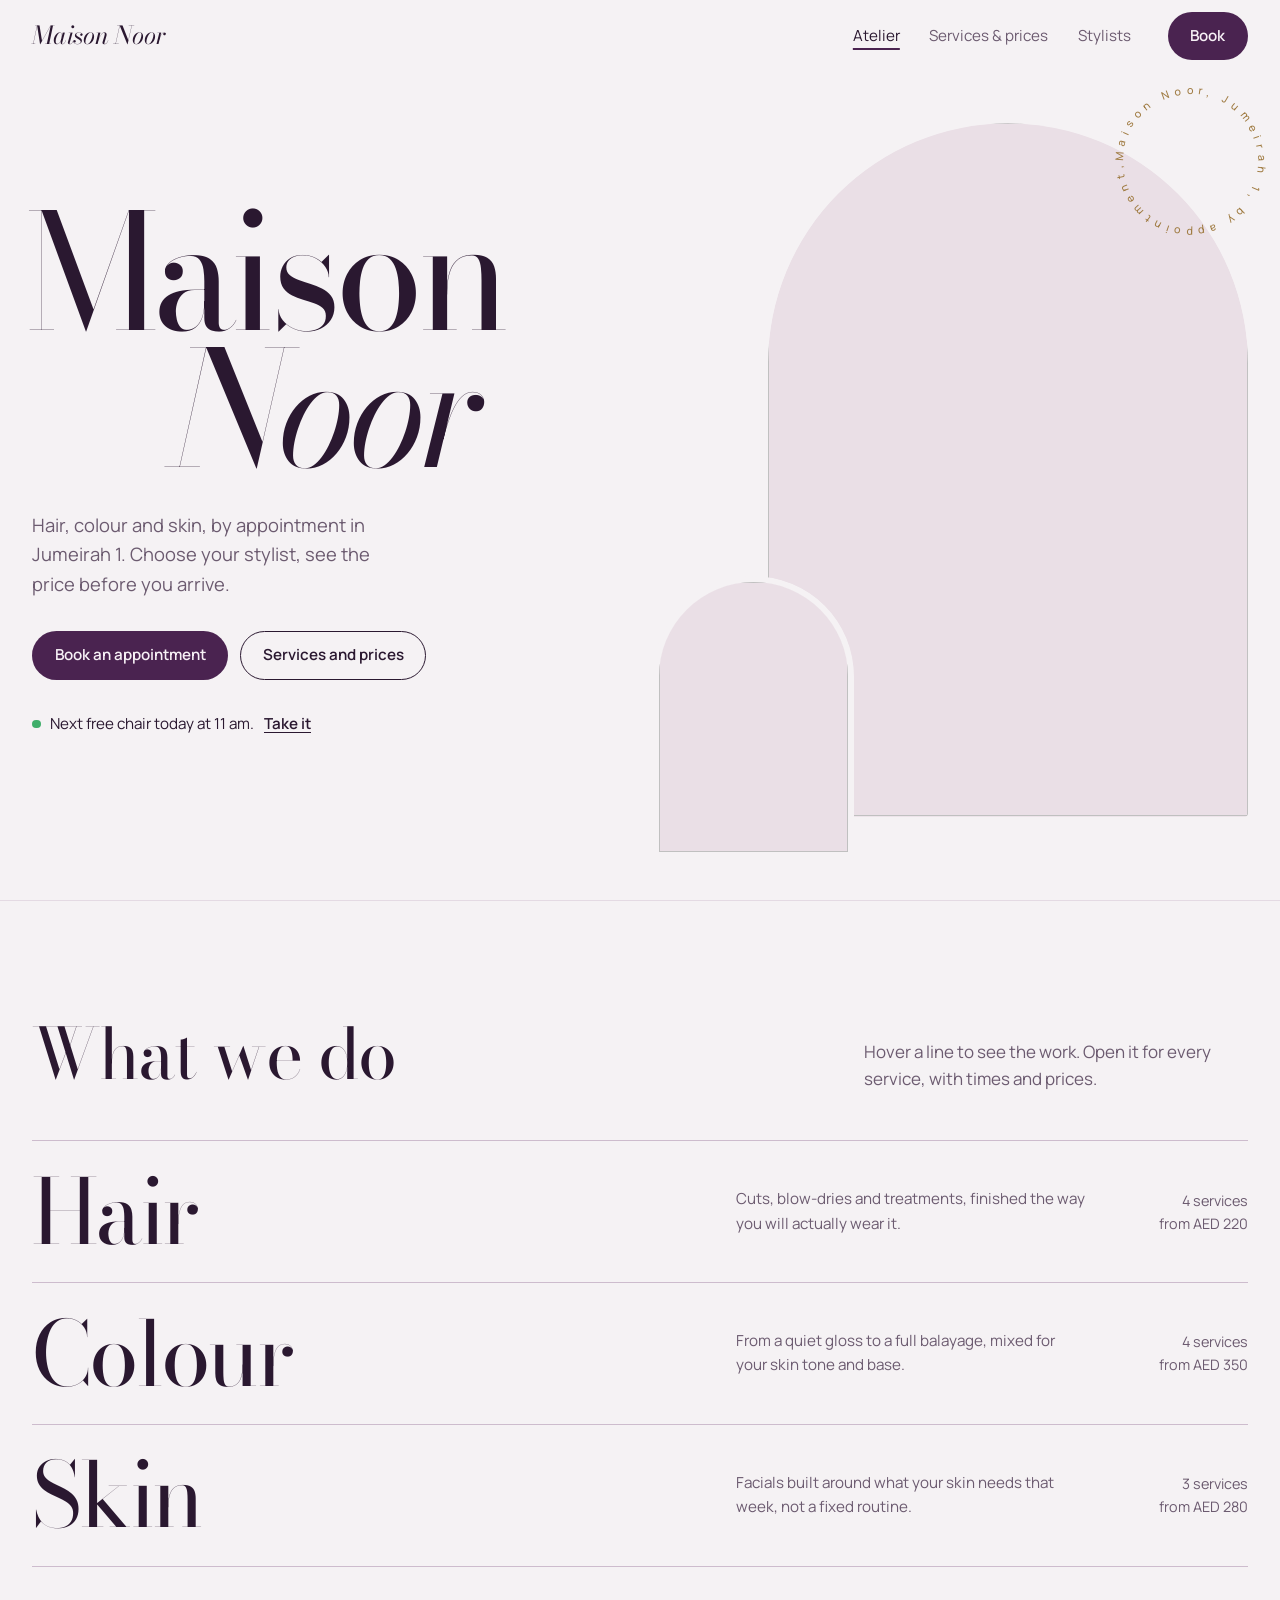
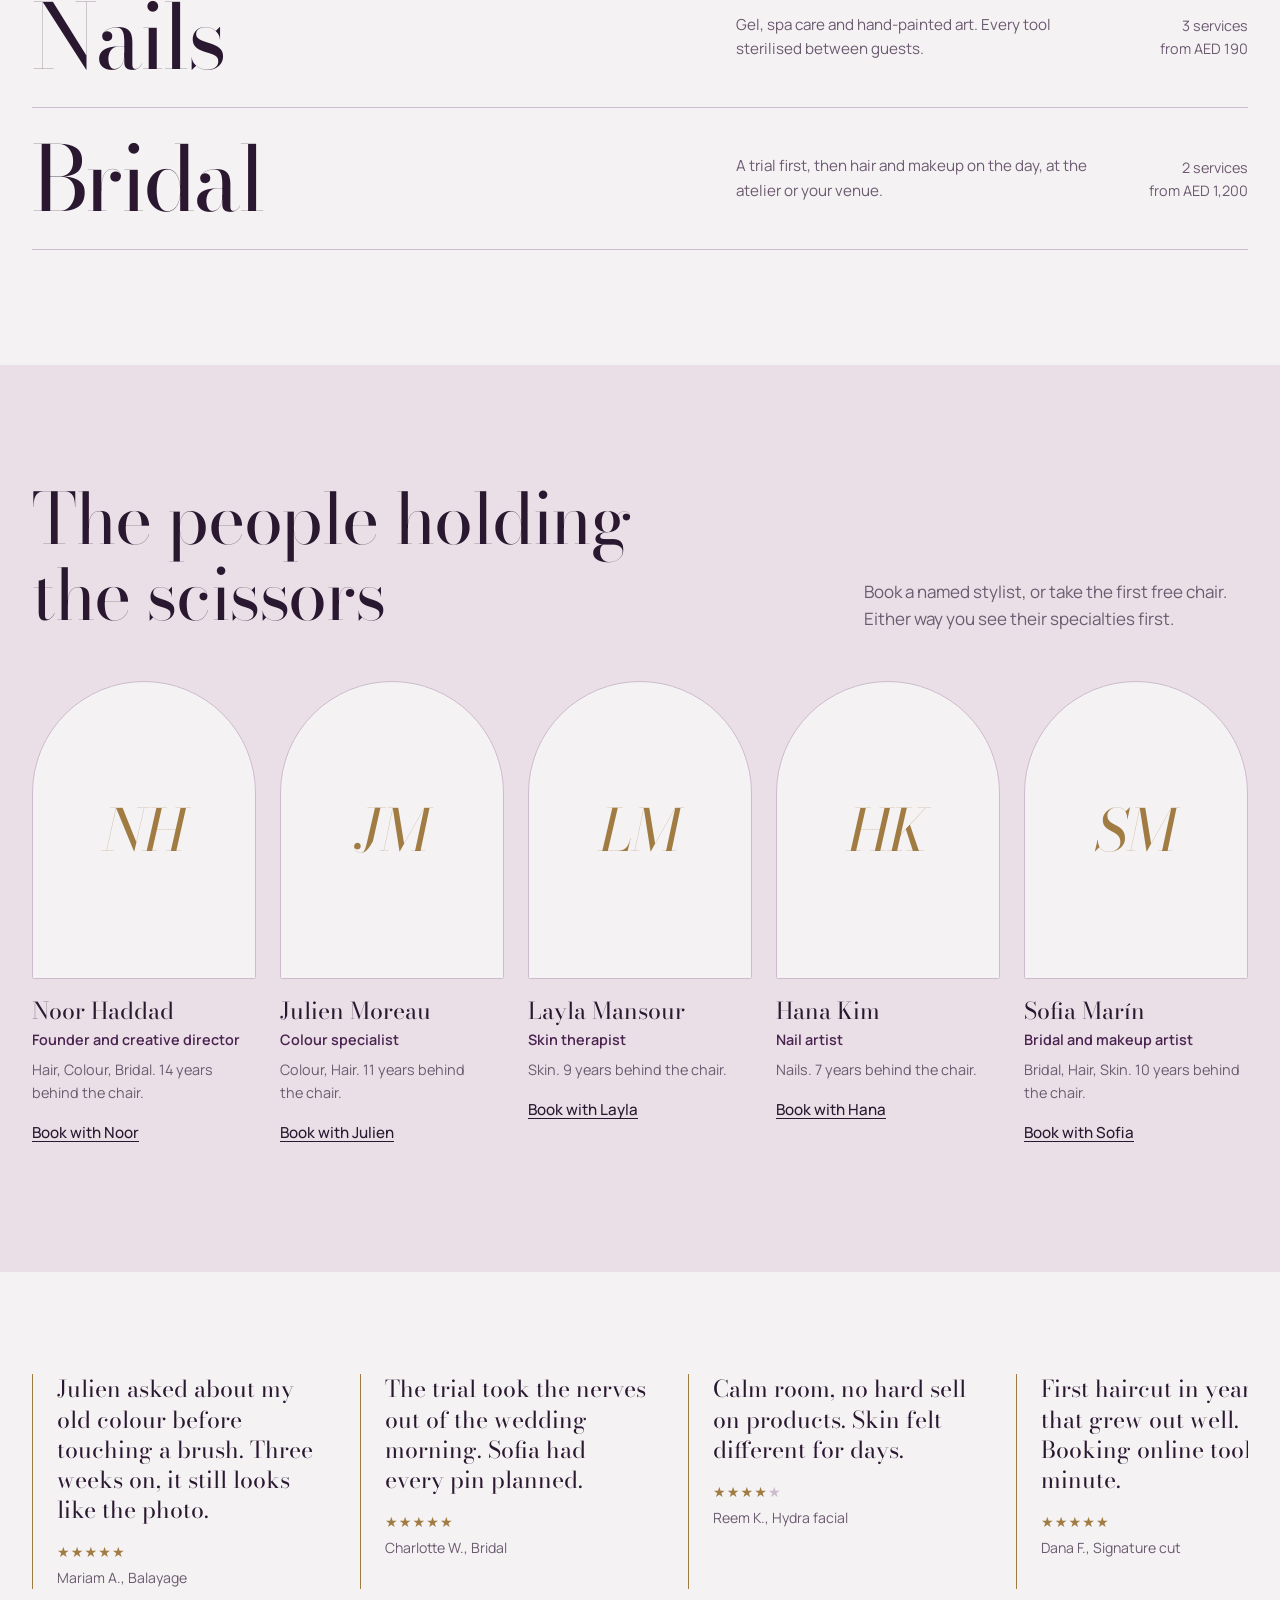
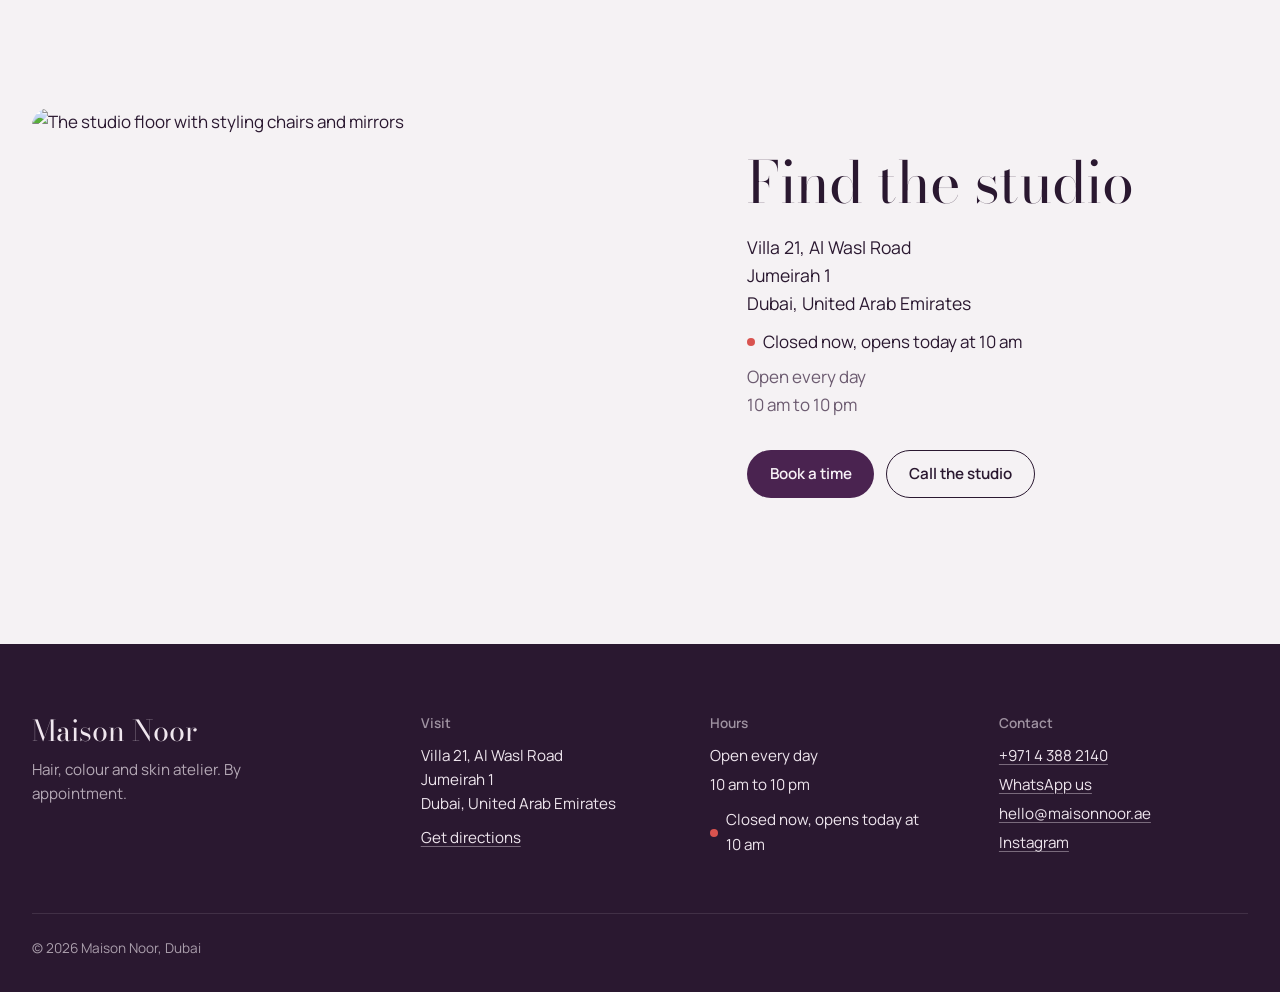
==== commit 3b99598f: "Set up for international clients and refresh the design Currency, date style and WhatsApp or SMS con" ====
--- a/index.html
+++ b/index.html
@@ -25,7 +25,7 @@
   <section class="hero wrap" aria-labelledby="hero-title">
     <div class="hero-copy">
       <h1 id="hero-title" class="hero-name" data-s="name">Maison Noor</h1>
-      <p class="hero-lede">Hair, colour and skin, by appointment in <span data-s="address.lines.1">Indiranagar</span>. Choose your stylist, see the price before you arrive.</p>
+      <p class="hero-lede">Hair, colour and skin, by appointment in <span data-s="address.lines.1">Jumeirah</span>. Choose your stylist, see the price before you arrive.</p>
       <div class="hero-actions">
         <a class="btn btn-primary" href="book.html">Book an appointment</a>
         <a class="btn btn-ghost" href="services.html">Services and prices</a>
